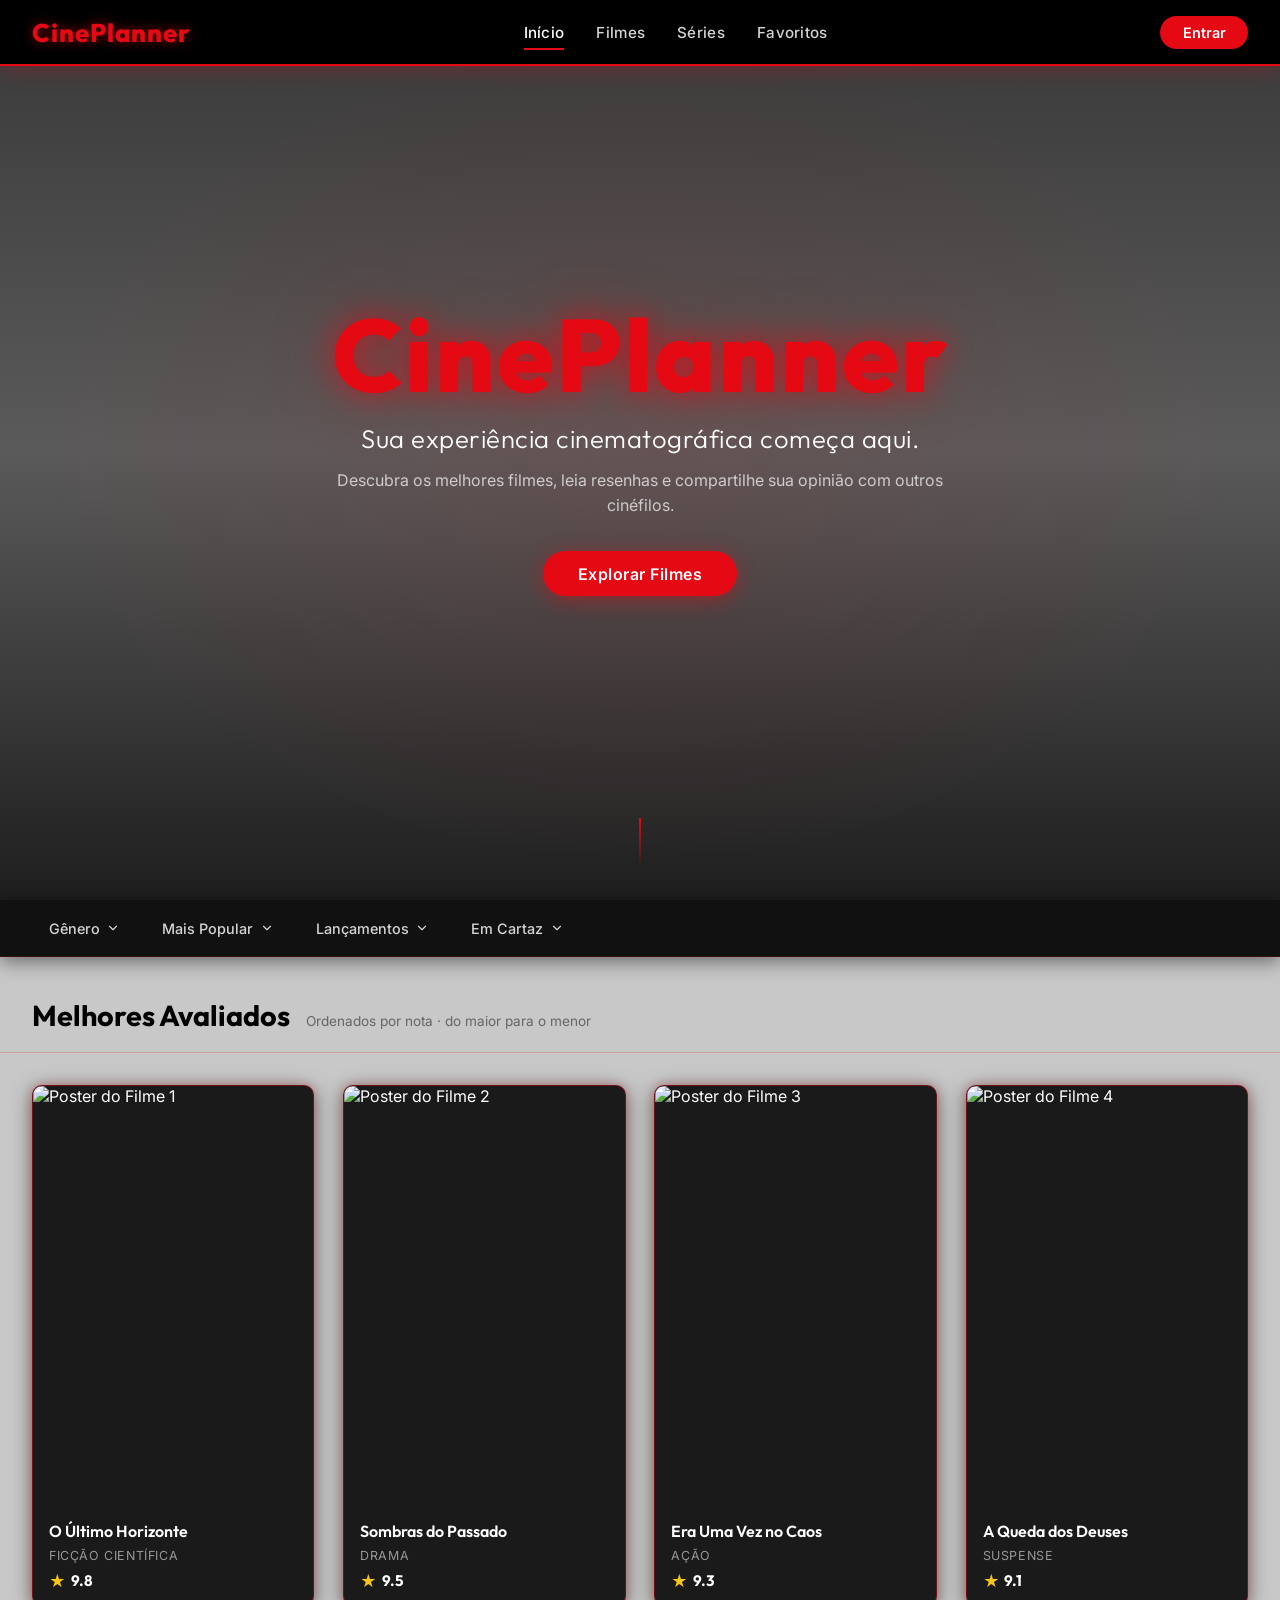
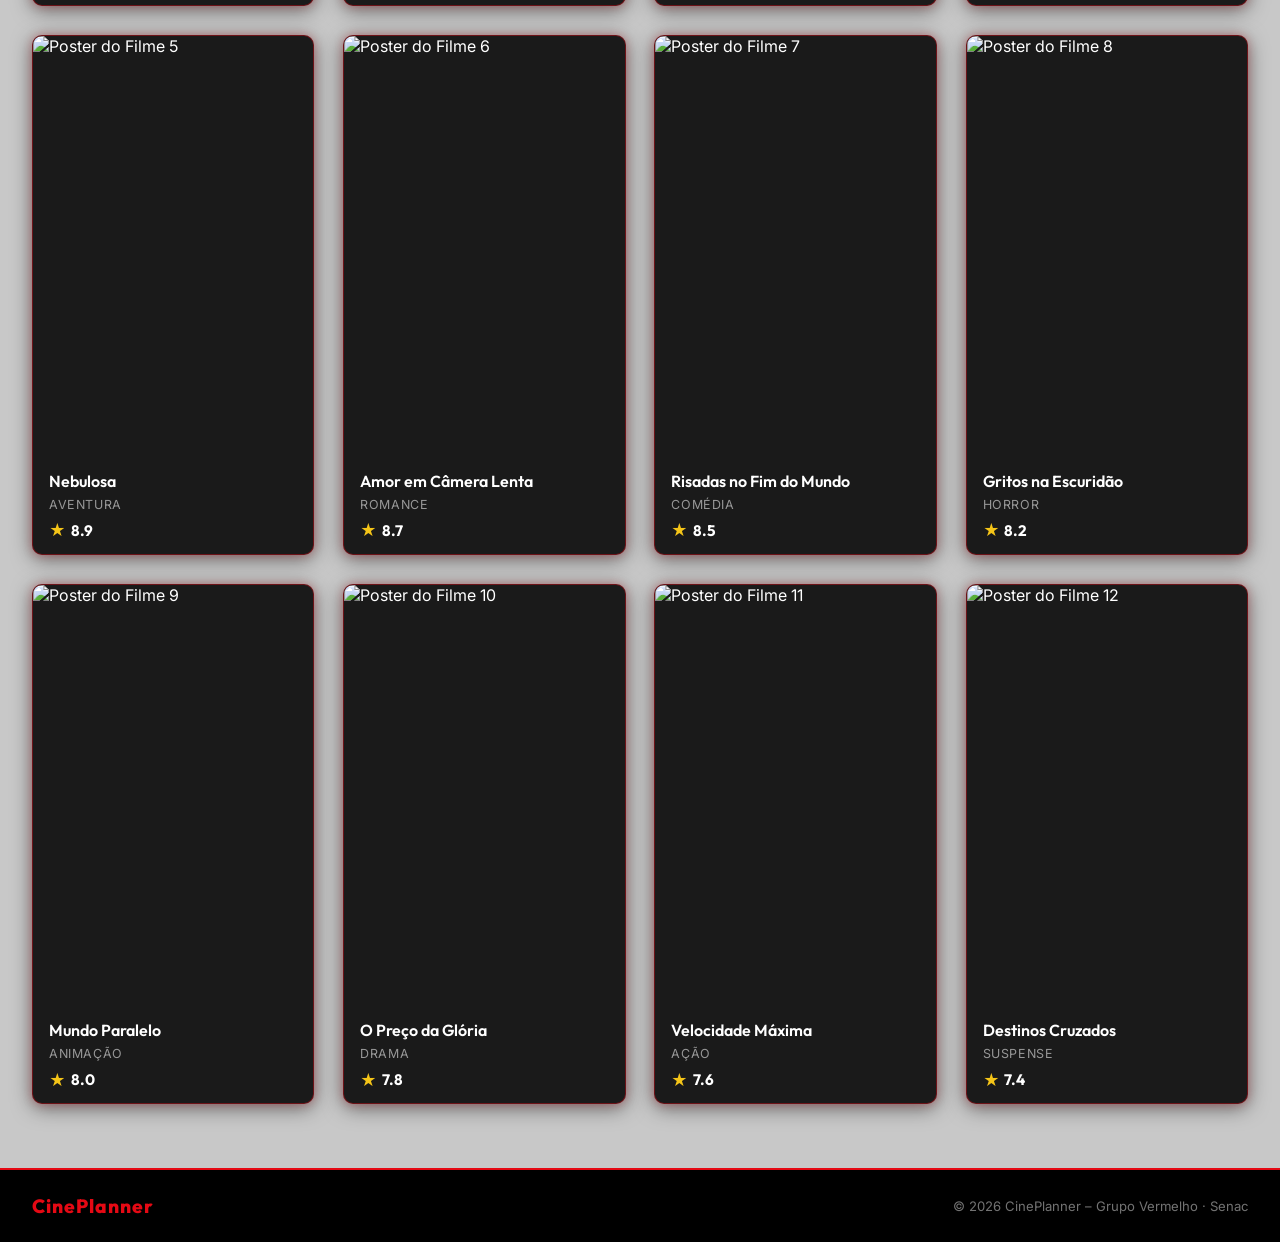
==== frontend/index.html @ 4d336054 "index.html e index.css" ====
<!DOCTYPE html>
<html lang="pt-BR">
<head>
    <meta charset="UTF-8">
    <meta name="viewport" content="width=device-width, initial-scale=1.0">
    <meta name="description" content="CinePlanner – Descubra, avalie e comente seus filmes favoritos. Veja os mais bem avaliados, lançamentos e muito mais.">
    <title>CinePlanner – Início</title>
    <link rel="preconnect" href="https://fonts.googleapis.com">
    <link rel="preconnect" href="https://fonts.gstatic.com" crossorigin>
    <link href="https://fonts.googleapis.com/css2?family=Outfit:wght@300;400;500;600;700;800&family=Inter:wght@300;400;500;600&display=swap" rel="stylesheet">
    <link rel="stylesheet" href="css/index.css">
</head>
<body>

    <!-- ===== NAVBAR GLOBAL ===== -->
    <nav class="navbar" id="navbar">
        <div class="navbar-container">
            <a href="index.html" class="navbar-logo" id="logo-link">
                <span class="logo-text">CinePlanner</span>
            </a>
            <ul class="navbar-links">
                <li><a href="index.html" class="nav-link active">Início</a></li>
                <li><a href="#" class="nav-link">Filmes</a></li>
                <li><a href="#" class="nav-link">Séries</a></li>
                <li><a href="#" class="nav-link">Favoritos</a></li>
            </ul>
            <div class="navbar-actions">
                <a href="registro.html" class="btn-login" id="btn-entrar">Entrar</a>
            </div>
        </div>
    </nav>

    <!-- ===== CABEÇALHO / HERO ===== -->
    <header class="hero" id="hero">
        <div class="hero-overlay"></div>
        <div class="hero-content">
            <h1 class="hero-title">CinePlanner</h1>
            <h2 class="hero-subtitle">Sua experiência cinematográfica começa aqui.</h2>
            <p class="hero-description">Descubra os melhores filmes, leia resenhas e compartilhe sua opinião com outros cinéfilos.</p>
            <a href="#filmes" class="hero-btn" id="btn-explorar">Explorar Filmes</a>
        </div>
        <div class="hero-scroll-indicator">
            <span></span>
        </div>
    </header>

    <!-- ===== SEÇÃO DE FILMES ===== -->
    <section class="filmes-section" id="filmes">

        <!-- Navbar de filtros / dropdowns -->
        <nav class="filtros-navbar" id="filtros-navbar">
            <div class="filtros-container">

                <!-- Dropdown: Gênero -->
                <div class="filtro-dropdown" id="filtro-genero">
                    <button class="filtro-btn" id="btn-genero">
                        Gênero
                        <svg class="dropdown-arrow" viewBox="0 0 24 24" fill="none" xmlns="http://www.w3.org/2000/svg">
                            <path d="M6 9L12 15L18 9" stroke="currentColor" stroke-width="2" stroke-linecap="round" stroke-linejoin="round"/>
                        </svg>
                    </button>
                    <ul class="dropdown-menu" id="menu-genero">
                        <li><a href="#" class="dropdown-item">Ação</a></li>
                        <li><a href="#" class="dropdown-item">Aventura</a></li>
                        <li><a href="#" class="dropdown-item">Comédia</a></li>
                        <li><a href="#" class="dropdown-item">Drama</a></li>
                        <li><a href="#" class="dropdown-item">Ficção Científica</a></li>
                        <li><a href="#" class="dropdown-item">Horror</a></li>
                        <li><a href="#" class="dropdown-item">Romance</a></li>
                        <li><a href="#" class="dropdown-item">Suspense</a></li>
                        <li><a href="#" class="dropdown-item">Animação</a></li>
                    </ul>
                </div>

                <!-- Dropdown: Mais Popular -->
                <div class="filtro-dropdown" id="filtro-popular">
                    <button class="filtro-btn" id="btn-popular">
                        Mais Popular
                        <svg class="dropdown-arrow" viewBox="0 0 24 24" fill="none" xmlns="http://www.w3.org/2000/svg">
                            <path d="M6 9L12 15L18 9" stroke="currentColor" stroke-width="2" stroke-linecap="round" stroke-linejoin="round"/>
                        </svg>
                    </button>
                    <ul class="dropdown-menu" id="menu-popular">
                        <li><a href="#" class="dropdown-item">Esta semana</a></li>
                        <li><a href="#" class="dropdown-item">Este mês</a></li>
                        <li><a href="#" class="dropdown-item">Este ano</a></li>
                        <li><a href="#" class="dropdown-item">Todos os tempos</a></li>
                    </ul>
                </div>

                <!-- Dropdown: Lançamentos -->
                <div class="filtro-dropdown" id="filtro-lancamentos">
                    <button class="filtro-btn" id="btn-lancamentos">
                        Lançamentos
                        <svg class="dropdown-arrow" viewBox="0 0 24 24" fill="none" xmlns="http://www.w3.org/2000/svg">
                            <path d="M6 9L12 15L18 9" stroke="currentColor" stroke-width="2" stroke-linecap="round" stroke-linejoin="round"/>
                        </svg>
                    </button>
                    <ul class="dropdown-menu" id="menu-lancamentos">
                        <li><a href="#" class="dropdown-item">2026</a></li>
                        <li><a href="#" class="dropdown-item">2025</a></li>
                        <li><a href="#" class="dropdown-item">2024</a></li>
                        <li><a href="#" class="dropdown-item">2023</a></li>
                    </ul>
                </div>

                <!-- Dropdown: Em Cartaz -->
                <div class="filtro-dropdown" id="filtro-cartaz">
                    <button class="filtro-btn" id="btn-cartaz">
                        Em Cartaz
                        <svg class="dropdown-arrow" viewBox="0 0 24 24" fill="none" xmlns="http://www.w3.org/2000/svg">
                            <path d="M6 9L12 15L18 9" stroke="currentColor" stroke-width="2" stroke-linecap="round" stroke-linejoin="round"/>
                        </svg>
                    </button>
                    <ul class="dropdown-menu" id="menu-cartaz">
                        <li><a href="#" class="dropdown-item">Cinemas perto de mim</a></li>
                        <li><a href="#" class="dropdown-item">Pré-venda</a></li>
                        <li><a href="#" class="dropdown-item">Estreias da semana</a></li>
                    </ul>
                </div>

            </div>
        </nav>

        <!-- Título da seção -->
        <div class="section-header">
            <h2 class="section-title">Melhores Avaliados</h2>
            <span class="section-subtitle">Ordenados por nota · do maior para o menor</span>
        </div>

        <!-- Grade de Cards de Filmes (ordenados por nota decrescente) -->
        <div class="filmes-grid" id="filmes-grid">

            <!-- Card 1 – Nota 9.8 -->
            <article class="filme-card" id="card-filme-1">
                <a href="resenha.html" class="card-link">
                    <div class="card-poster">
                        <img src="https://placehold.co/300x450/1a1a1a/e50914?text=Filme+1" alt="Poster do Filme 1" class="poster-img">
                        <div class="card-overlay">
                            <span class="card-overlay-text">Ver Detalhes</span>
                        </div>
                    </div>
                    <div class="card-info">
                        <h3 class="card-titulo">O Último Horizonte</h3>
                        <span class="card-genero">Ficção Científica</span>
                        <div class="card-nota">
                            <span class="estrela">★</span>
                            <span class="nota-valor">9.8</span>
                        </div>
                    </div>
                </a>
            </article>

            <!-- Card 2 – Nota 9.5 -->
            <article class="filme-card" id="card-filme-2">
                <a href="resenha.html" class="card-link">
                    <div class="card-poster">
                        <img src="https://placehold.co/300x450/1a1a1a/e50914?text=Filme+2" alt="Poster do Filme 2" class="poster-img">
                        <div class="card-overlay">
                            <span class="card-overlay-text">Ver Detalhes</span>
                        </div>
                    </div>
                    <div class="card-info">
                        <h3 class="card-titulo">Sombras do Passado</h3>
                        <span class="card-genero">Drama</span>
                        <div class="card-nota">
                            <span class="estrela">★</span>
                            <span class="nota-valor">9.5</span>
                        </div>
                    </div>
                </a>
            </article>

            <!-- Card 3 – Nota 9.3 -->
            <article class="filme-card" id="card-filme-3">
                <a href="resenha.html" class="card-link">
                    <div class="card-poster">
                        <img src="https://placehold.co/300x450/1a1a1a/e50914?text=Filme+3" alt="Poster do Filme 3" class="poster-img">
                        <div class="card-overlay">
                            <span class="card-overlay-text">Ver Detalhes</span>
                        </div>
                    </div>
                    <div class="card-info">
                        <h3 class="card-titulo">Era Uma Vez no Caos</h3>
                        <span class="card-genero">Ação</span>
                        <div class="card-nota">
                            <span class="estrela">★</span>
                            <span class="nota-valor">9.3</span>
                        </div>
                    </div>
                </a>
            </article>

            <!-- Card 4 – Nota 9.1 -->
            <article class="filme-card" id="card-filme-4">
                <a href="resenha.html" class="card-link">
                    <div class="card-poster">
                        <img src="https://placehold.co/300x450/1a1a1a/e50914?text=Filme+4" alt="Poster do Filme 4" class="poster-img">
                        <div class="card-overlay">
                            <span class="card-overlay-text">Ver Detalhes</span>
                        </div>
                    </div>
                    <div class="card-info">
                        <h3 class="card-titulo">A Queda dos Deuses</h3>
                        <span class="card-genero">Suspense</span>
                        <div class="card-nota">
                            <span class="estrela">★</span>
                            <span class="nota-valor">9.1</span>
                        </div>
                    </div>
                </a>
            </article>

            <!-- Card 5 – Nota 8.9 -->
            <article class="filme-card" id="card-filme-5">
                <a href="resenha.html" class="card-link">
                    <div class="card-poster">
                        <img src="https://placehold.co/300x450/1a1a1a/e50914?text=Filme+5" alt="Poster do Filme 5" class="poster-img">
                        <div class="card-overlay">
                            <span class="card-overlay-text">Ver Detalhes</span>
                        </div>
                    </div>
                    <div class="card-info">
                        <h3 class="card-titulo">Nebulosa</h3>
                        <span class="card-genero">Aventura</span>
                        <div class="card-nota">
                            <span class="estrela">★</span>
                            <span class="nota-valor">8.9</span>
                        </div>
                    </div>
                </a>
            </article>

            <!-- Card 6 – Nota 8.7 -->
            <article class="filme-card" id="card-filme-6">
                <a href="resenha.html" class="card-link">
                    <div class="card-poster">
                        <img src="https://placehold.co/300x450/1a1a1a/e50914?text=Filme+6" alt="Poster do Filme 6" class="poster-img">
                        <div class="card-overlay">
                            <span class="card-overlay-text">Ver Detalhes</span>
                        </div>
                    </div>
                    <div class="card-info">
                        <h3 class="card-titulo">Amor em Câmera Lenta</h3>
                        <span class="card-genero">Romance</span>
                        <div class="card-nota">
                            <span class="estrela">★</span>
                            <span class="nota-valor">8.7</span>
                        </div>
                    </div>
                </a>
            </article>

            <!-- Card 7 – Nota 8.5 -->
            <article class="filme-card" id="card-filme-7">
                <a href="resenha.html" class="card-link">
                    <div class="card-poster">
                        <img src="https://placehold.co/300x450/1a1a1a/e50914?text=Filme+7" alt="Poster do Filme 7" class="poster-img">
                        <div class="card-overlay">
                            <span class="card-overlay-text">Ver Detalhes</span>
                        </div>
                    </div>
                    <div class="card-info">
                        <h3 class="card-titulo">Risadas no Fim do Mundo</h3>
                        <span class="card-genero">Comédia</span>
                        <div class="card-nota">
                            <span class="estrela">★</span>
                            <span class="nota-valor">8.5</span>
                        </div>
                    </div>
                </a>
            </article>

            <!-- Card 8 – Nota 8.2 -->
            <article class="filme-card" id="card-filme-8">
                <a href="resenha.html" class="card-link">
                    <div class="card-poster">
                        <img src="https://placehold.co/300x450/1a1a1a/e50914?text=Filme+8" alt="Poster do Filme 8" class="poster-img">
                        <div class="card-overlay">
                            <span class="card-overlay-text">Ver Detalhes</span>
                        </div>
                    </div>
                    <div class="card-info">
                        <h3 class="card-titulo">Gritos na Escuridão</h3>
                        <span class="card-genero">Horror</span>
                        <div class="card-nota">
                            <span class="estrela">★</span>
                            <span class="nota-valor">8.2</span>
                        </div>
                    </div>
                </a>
            </article>

            <!-- Card 9 – Nota 8.0 -->
            <article class="filme-card" id="card-filme-9">
                <a href="resenha.html" class="card-link">
                    <div class="card-poster">
                        <img src="https://placehold.co/300x450/1a1a1a/e50914?text=Filme+9" alt="Poster do Filme 9" class="poster-img">
                        <div class="card-overlay">
                            <span class="card-overlay-text">Ver Detalhes</span>
                        </div>
                    </div>
                    <div class="card-info">
                        <h3 class="card-titulo">Mundo Paralelo</h3>
                        <span class="card-genero">Animação</span>
                        <div class="card-nota">
                            <span class="estrela">★</span>
                            <span class="nota-valor">8.0</span>
                        </div>
                    </div>
                </a>
            </article>

            <!-- Card 10 – Nota 7.8 -->
            <article class="filme-card" id="card-filme-10">
                <a href="resenha.html" class="card-link">
                    <div class="card-poster">
                        <img src="https://placehold.co/300x450/1a1a1a/e50914?text=Filme+10" alt="Poster do Filme 10" class="poster-img">
                        <div class="card-overlay">
                            <span class="card-overlay-text">Ver Detalhes</span>
                        </div>
                    </div>
                    <div class="card-info">
                        <h3 class="card-titulo">O Preço da Glória</h3>
                        <span class="card-genero">Drama</span>
                        <div class="card-nota">
                            <span class="estrela">★</span>
                            <span class="nota-valor">7.8</span>
                        </div>
                    </div>
                </a>
            </article>

            <!-- Card 11 – Nota 7.6 -->
            <article class="filme-card" id="card-filme-11">
                <a href="resenha.html" class="card-link">
                    <div class="card-poster">
                        <img src="https://placehold.co/300x450/1a1a1a/e50914?text=Filme+11" alt="Poster do Filme 11" class="poster-img">
                        <div class="card-overlay">
                            <span class="card-overlay-text">Ver Detalhes</span>
                        </div>
                    </div>
                    <div class="card-info">
                        <h3 class="card-titulo">Velocidade Máxima</h3>
                        <span class="card-genero">Ação</span>
                        <div class="card-nota">
                            <span class="estrela">★</span>
                            <span class="nota-valor">7.6</span>
                        </div>
                    </div>
                </a>
            </article>

            <!-- Card 12 – Nota 7.4 -->
            <article class="filme-card" id="card-filme-12">
                <a href="resenha.html" class="card-link">
                    <div class="card-poster">
                        <img src="https://placehold.co/300x450/1a1a1a/e50914?text=Filme+12" alt="Poster do Filme 12" class="poster-img">
                        <div class="card-overlay">
                            <span class="card-overlay-text">Ver Detalhes</span>
                        </div>
                    </div>
                    <div class="card-info">
                        <h3 class="card-titulo">Destinos Cruzados</h3>
                        <span class="card-genero">Suspense</span>
                        <div class="card-nota">
                            <span class="estrela">★</span>
                            <span class="nota-valor">7.4</span>
                        </div>
                    </div>
                </a>
            </article>

        </div>
        <!-- fim filmes-grid -->

    </section>
    <!-- fim filmes-section -->

    <!-- ===== RODAPÉ ===== -->
    <footer class="footer" id="footer">
        <div class="footer-container">
            <span class="footer-logo">CinePlanner</span>
            <p class="footer-copy">&copy; 2026 CinePlanner – Grupo Vermelho · Senac</p>
        </div>
    </footer>

</body>
</html>
---- frontend/css/index.css ----
/* =============================================================
   INDEX.CSS – CinePlanner · Página Inicial
   Paleta: Preto #000 | Vermelho #e50914 | Cinza-claro #d4d4d4
   ============================================================= */

/* ===== RESET & BASE ===== */
*, *::before, *::after {
    margin: 0;
    padding: 0;
    box-sizing: border-box;
}

:root {
    --vermelho:       #e50914;
    --vermelho-escuro:#b30710;
    --vermelho-brilho:rgba(229, 9, 20, 0.55);
    --preto:          #000000;
    --preto-suave:    #111111;
    --cinza-card:     #1a1a1a;
    --cinza-claro:    #d4d4d4;
    --cinza-fundo:    #c8c8c8;
    --branco:         #ffffff;
    --fonte-titulo:   'Outfit', 'Montserrat', sans-serif;
    --fonte-corpo:    'Inter', 'Roboto', 'Segoe UI', sans-serif;
    --transicao:      0.3s ease;
}

html {
    scroll-behavior: smooth;
}

body {
    background-color: var(--cinza-fundo);
    font-family: var(--fonte-corpo);
    color: var(--branco);
    overflow-x: hidden;
}

a {
    text-decoration: none;
    color: inherit;
}

ul {
    list-style: none;
}

/* ===== NAVBAR GLOBAL ===== */
.navbar {
    position: fixed;
    top: 0;
    left: 0;
    width: 100%;
    z-index: 1000;
    background-color: var(--preto);
    border-bottom: 2px solid var(--vermelho);
    box-shadow: 0 2px 20px rgba(229, 9, 20, 0.3);
}

.navbar-container {
    max-width: 1280px;
    margin: 0 auto;
    padding: 0 2rem;
    height: 64px;
    display: flex;
    align-items: center;
    justify-content: space-between;
    gap: 2rem;
}

.navbar-logo {
    display: flex;
    align-items: center;
}

.logo-text {
    font-family: var(--fonte-titulo);
    font-size: 1.6rem;
    font-weight: 800;
    color: var(--vermelho);
    letter-spacing: 1px;
    text-shadow: 0 0 12px rgba(229, 9, 20, 0.6);
    transition: text-shadow var(--transicao);
}

.logo-text:hover {
    text-shadow: 0 0 22px rgba(229, 9, 20, 0.9);
}

.navbar-links {
    display: flex;
    gap: 2rem;
}

.nav-link {
    font-size: 0.95rem;
    font-weight: 500;
    color: var(--cinza-claro);
    padding: 0.4rem 0;
    border-bottom: 2px solid transparent;
    transition: color var(--transicao), border-color var(--transicao);
    letter-spacing: 0.3px;
}

.nav-link:hover,
.nav-link.active {
    color: var(--branco);
    border-bottom-color: var(--vermelho);
}

.btn-login {
    background-color: var(--vermelho);
    color: var(--branco);
    font-family: var(--fonte-corpo);
    font-size: 0.9rem;
    font-weight: 600;
    padding: 0.5rem 1.4rem;
    border-radius: 25px;
    transition: background-color var(--transicao), box-shadow var(--transicao), transform 0.15s;
}

.btn-login:hover {
    background-color: var(--vermelho-escuro);
    box-shadow: 0 0 16px rgba(229, 9, 20, 0.5);
    transform: translateY(-1px);
}

/* ===== HERO / CABEÇALHO ===== */
.hero {
    position: relative;
    width: 100%;
    min-height: 100vh;
    display: flex;
    align-items: center;
    justify-content: center;
    text-align: center;

    /* Placeholder de imagem de fundo via gradient escuro */
    background:
        linear-gradient(
            to bottom,
            rgba(0,0,0,0.72) 0%,
            rgba(0,0,0,0.55) 50%,
            rgba(0,0,0,0.85) 100%
        ),
        url('https://placehold.co/1920x1080/111111/333333?text=Imagem+de+Fundo') center center / cover no-repeat;

    overflow: hidden;
}

.hero-overlay {
    position: absolute;
    inset: 0;
    background: radial-gradient(ellipse at center, rgba(229,9,20,0.08) 0%, transparent 70%);
    pointer-events: none;
}

.hero-content {
    position: relative;
    z-index: 2;
    max-width: 700px;
    padding: 2rem;
    animation: fadeInUp 0.9s ease both;
}

@keyframes fadeInUp {
    from {
        opacity: 0;
        transform: translateY(30px);
    }
    to {
        opacity: 1;
        transform: translateY(0);
    }
}

.hero-title {
    font-family: var(--fonte-titulo);
    font-size: clamp(3.5rem, 8vw, 6.5rem);
    font-weight: 800;
    color: var(--vermelho);
    text-shadow:
        0 0 30px rgba(229, 9, 20, 0.7),
        0 0 70px rgba(229, 9, 20, 0.3);
    letter-spacing: 2px;
    line-height: 1;
    margin-bottom: 1rem;
}

.hero-subtitle {
    font-family: var(--fonte-titulo);
    font-size: clamp(1.1rem, 2.5vw, 1.6rem);
    font-weight: 300;
    color: var(--branco);
    margin-bottom: 0.8rem;
    letter-spacing: 0.5px;
}

.hero-description {
    font-size: 1rem;
    color: rgba(255,255,255,0.7);
    line-height: 1.6;
    margin-bottom: 2rem;
}

.hero-btn {
    display: inline-block;
    background-color: var(--vermelho);
    color: var(--branco);
    font-family: var(--fonte-corpo);
    font-size: 1rem;
    font-weight: 600;
    padding: 0.8rem 2.2rem;
    border-radius: 30px;
    letter-spacing: 0.5px;
    transition: background-color var(--transicao), box-shadow var(--transicao), transform 0.15s;
    box-shadow: 0 4px 20px rgba(229, 9, 20, 0.45);
}

.hero-btn:hover {
    background-color: var(--vermelho-escuro);
    box-shadow: 0 6px 30px rgba(229, 9, 20, 0.65);
    transform: translateY(-2px);
}

/* Indicador de scroll */
.hero-scroll-indicator {
    position: absolute;
    bottom: 2rem;
    left: 50%;
    transform: translateX(-50%);
    display: flex;
    flex-direction: column;
    align-items: center;
    z-index: 2;
}

.hero-scroll-indicator span {
    display: block;
    width: 2px;
    height: 50px;
    background: linear-gradient(to bottom, var(--vermelho), transparent);
    animation: scrollLine 1.8s ease-in-out infinite;
}

@keyframes scrollLine {
    0%   { opacity: 1; transform: scaleY(1) translateY(0); }
    100% { opacity: 0; transform: scaleY(0.4) translateY(20px); }
}

/* ===== SEÇÃO DE FILMES ===== */
.filmes-section {
    background-color: var(--cinza-fundo);
    padding-bottom: 4rem;
}

/* --- Navbar de Filtros / Dropdowns --- */
.filtros-navbar {
    background-color: var(--preto-suave);
    border-bottom: 1px solid rgba(229, 9, 20, 0.2);
    position: sticky;
    top: 64px;             /* abaixo da navbar global */
    z-index: 900;
    box-shadow: 0 4px 20px rgba(0,0,0,0.5);
}

.filtros-container {
    max-width: 1280px;
    margin: 0 auto;
    padding: 0 2rem;
    display: flex;
    align-items: center;
    gap: 0.5rem;
    height: 56px;
}

.filtro-dropdown {
    position: relative;
}

.filtro-btn {
    display: flex;
    align-items: center;
    gap: 0.4rem;
    background: transparent;
    border: 1px solid transparent;
    color: var(--cinza-claro);
    font-family: var(--fonte-corpo);
    font-size: 0.9rem;
    font-weight: 500;
    padding: 0.45rem 1rem;
    border-radius: 6px;
    cursor: pointer;
    transition: color var(--transicao), border-color var(--transicao), background var(--transicao);
    white-space: nowrap;
}

.filtro-btn:hover,
.filtro-dropdown:hover .filtro-btn {
    color: var(--branco);
    border-color: var(--vermelho);
    background: rgba(229, 9, 20, 0.1);
}

.dropdown-arrow {
    width: 14px;
    height: 14px;
    transition: transform var(--transicao);
}

.filtro-dropdown:hover .dropdown-arrow {
    transform: rotate(180deg);
}

/* Menu dropdown */
.dropdown-menu {
    position: absolute;
    top: calc(100% + 8px);
    left: 0;
    background-color: #1c1c1c;
    border: 1px solid rgba(229, 9, 20, 0.3);
    border-radius: 8px;
    min-width: 180px;
    padding: 0.4rem 0;
    box-shadow: 0 8px 32px rgba(0,0,0,0.6), 0 0 16px rgba(229,9,20,0.15);

    /* Escondido por padrão usando CSS puro */
    opacity: 0;
    visibility: hidden;
    transform: translateY(-6px);
    transition: opacity var(--transicao), visibility var(--transicao), transform var(--transicao);
}

.filtro-dropdown:hover .dropdown-menu {
    opacity: 1;
    visibility: visible;
    transform: translateY(0);
}

.dropdown-item {
    display: block;
    padding: 0.55rem 1.2rem;
    font-size: 0.88rem;
    color: rgba(255,255,255,0.75);
    transition: color var(--transicao), background var(--transicao), padding-left var(--transicao);
}

.dropdown-item:hover {
    color: var(--branco);
    background: rgba(229, 9, 20, 0.12);
    padding-left: 1.6rem;
}

/* --- Cabeçalho da seção de filmes --- */
.section-header {
    max-width: 1280px;
    margin: 0 auto;
    padding: 2.5rem 2rem 1.2rem;
    display: flex;
    align-items: baseline;
    gap: 1rem;
    flex-wrap: wrap;
    border-bottom: 1px solid rgba(229, 9, 20, 0.2);
    margin-bottom: 2rem;
}

.section-title {
    font-family: var(--fonte-titulo);
    font-size: 1.8rem;
    font-weight: 700;
    color: var(--preto);
}

.section-subtitle {
    font-size: 0.85rem;
    color: #666;
    font-weight: 400;
}

/* --- Grade de Filmes --- */
.filmes-grid {
    max-width: 1280px;
    margin: 0 auto;
    padding: 0 2rem;
    display: grid;
    grid-template-columns: repeat(4, 1fr);
    gap: 1.8rem;
}

/* --- Card Individual --- */
.filme-card {
    background-color: var(--cinza-card);
    border-radius: 10px;
    overflow: hidden;
    /* Borda com brilho vermelho */
    border: 1.5px solid rgba(229, 9, 20, 0.4);
    box-shadow:
        0 0 10px rgba(229, 9, 20, 0.25),
        0 4px 20px rgba(0, 0, 0, 0.5);
    transition: transform var(--transicao), box-shadow var(--transicao), border-color var(--transicao);
}

.filme-card:hover {
    transform: translateY(-6px) scale(1.02);
    border-color: var(--vermelho);
    box-shadow:
        0 0 22px rgba(229, 9, 20, 0.55),
        0 8px 30px rgba(0, 0, 0, 0.6);
}

.card-link {
    display: block;
    height: 100%;
}

/* Poster */
.card-poster {
    position: relative;
    overflow: hidden;
    aspect-ratio: 2 / 3;
}

.poster-img {
    width: 100%;
    height: 100%;
    object-fit: cover;
    display: block;
    transition: transform 0.4s ease;
}

.filme-card:hover .poster-img {
    transform: scale(1.06);
}

/* Overlay no hover */
.card-overlay {
    position: absolute;
    inset: 0;
    background: rgba(229, 9, 20, 0.75);
    display: flex;
    align-items: center;
    justify-content: center;
    opacity: 0;
    transition: opacity var(--transicao);
}

.filme-card:hover .card-overlay {
    opacity: 1;
}

.card-overlay-text {
    font-family: var(--fonte-titulo);
    font-size: 1rem;
    font-weight: 600;
    color: var(--branco);
    letter-spacing: 0.5px;
}

/* Informações abaixo do poster */
.card-info {
    padding: 0.9rem 1rem;
    display: flex;
    flex-direction: column;
    gap: 0.35rem;
}

.card-titulo {
    font-family: var(--fonte-titulo);
    font-size: 1rem;
    font-weight: 600;
    color: var(--branco);
    white-space: nowrap;
    overflow: hidden;
    text-overflow: ellipsis;
    line-height: 1.3;
}

.card-genero {
    font-size: 0.78rem;
    color: rgba(255,255,255,0.55);
    font-weight: 400;
    text-transform: uppercase;
    letter-spacing: 0.6px;
}

.card-nota {
    display: flex;
    align-items: center;
    gap: 0.3rem;
    margin-top: 0.2rem;
}

.estrela {
    color: #f5c518;
    font-size: 1rem;
    line-height: 1;
}

.nota-valor {
    font-family: var(--fonte-titulo);
    font-size: 0.95rem;
    font-weight: 700;
    color: var(--branco);
}

/* ===== RODAPÉ ===== */
.footer {
    background-color: var(--preto);
    border-top: 2px solid var(--vermelho);
    padding: 1.5rem 2rem;
}

.footer-container {
    max-width: 1280px;
    margin: 0 auto;
    display: flex;
    align-items: center;
    justify-content: space-between;
    flex-wrap: wrap;
    gap: 1rem;
}

.footer-logo {
    font-family: var(--fonte-titulo);
    font-size: 1.2rem;
    font-weight: 800;
    color: var(--vermelho);
    letter-spacing: 1px;
}

.footer-copy {
    font-size: 0.82rem;
    color: rgba(255,255,255,0.45);
}

/* ===== RESPONSIVIDADE ===== */
@media (max-width: 1100px) {
    .filmes-grid {
        grid-template-columns: repeat(3, 1fr);
    }
}

@media (max-width: 768px) {
    .navbar-links {
        display: none;
    }

    .filmes-grid {
        grid-template-columns: repeat(2, 1fr);
        gap: 1rem;
    }

    .filtros-container {
        gap: 0;
        overflow-x: auto;
        padding: 0 1rem;
    }

    .filtro-btn {
        font-size: 0.82rem;
        padding: 0.4rem 0.7rem;
    }
}

@media (max-width: 480px) {
    .filmes-grid {
        grid-template-columns: repeat(2, 1fr);
        gap: 0.8rem;
        padding: 0 1rem;
    }

    .hero-title {
        font-size: 3rem;
    }
}
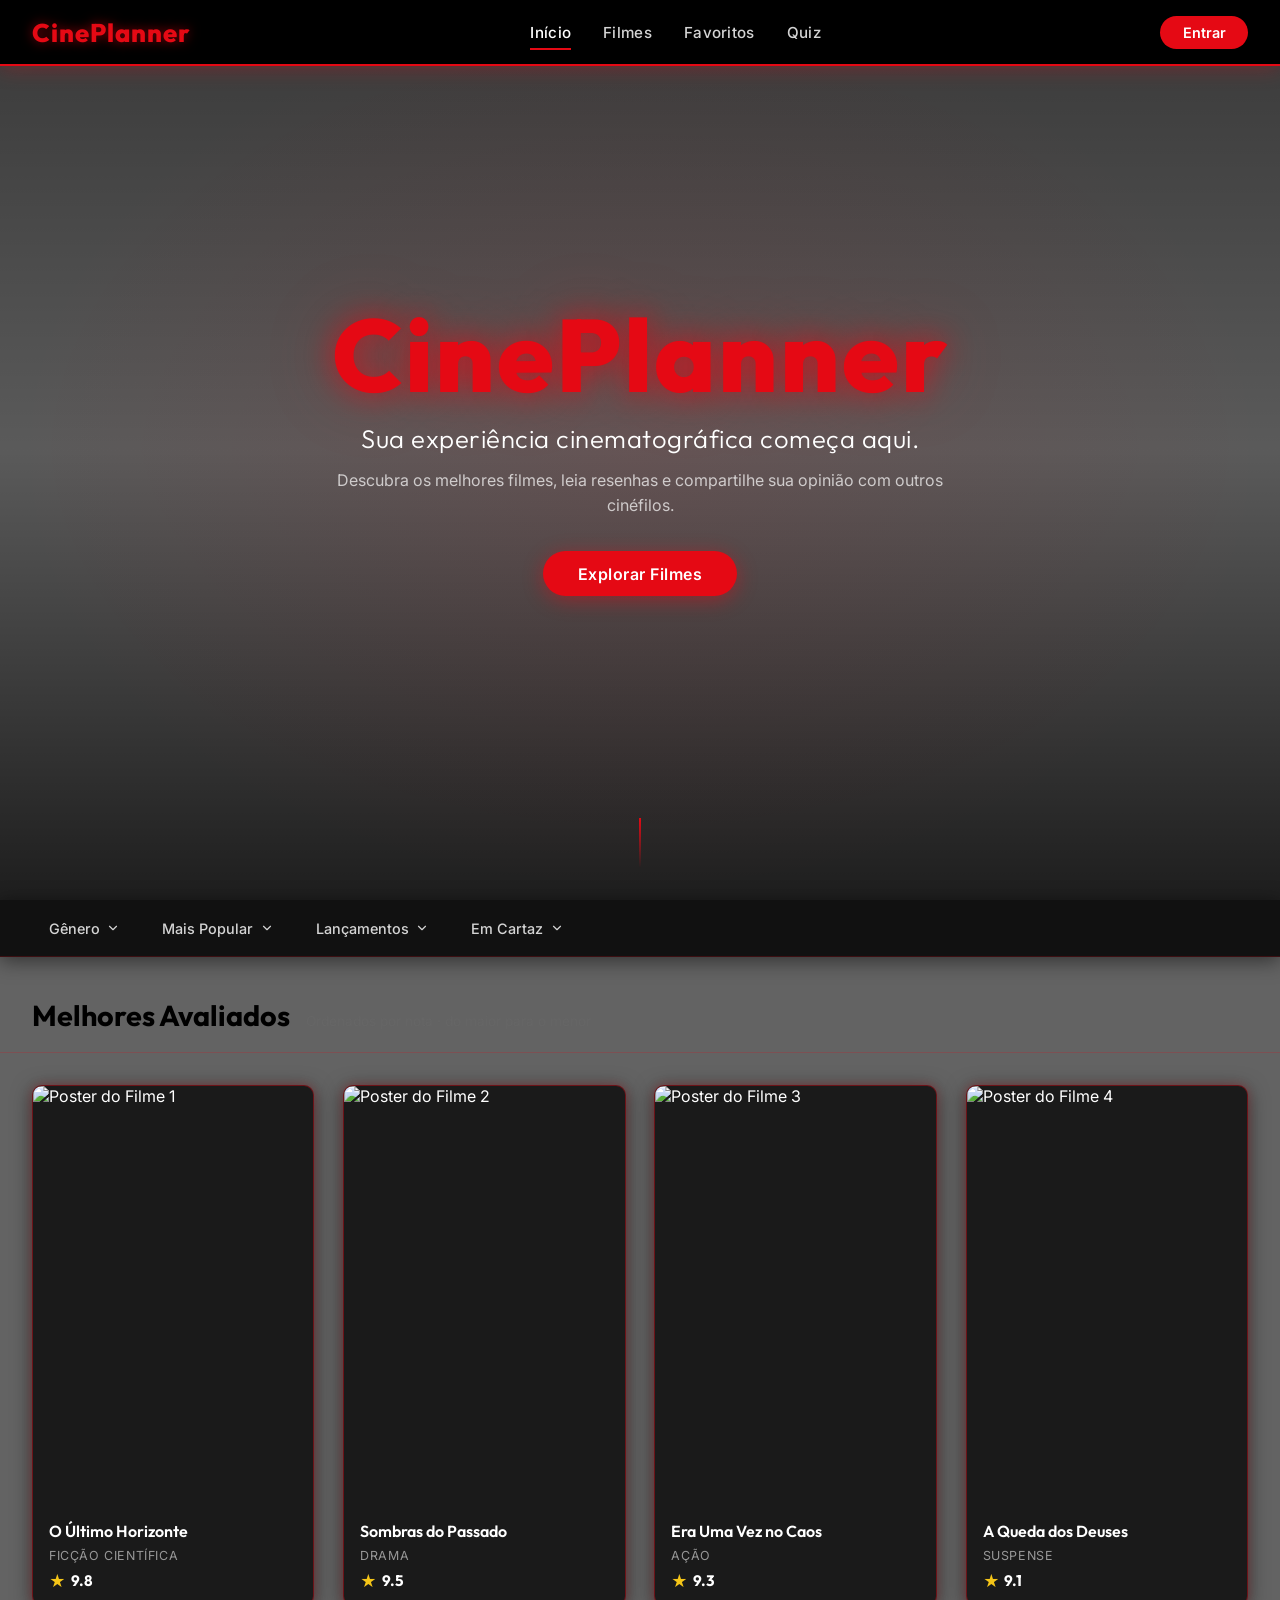
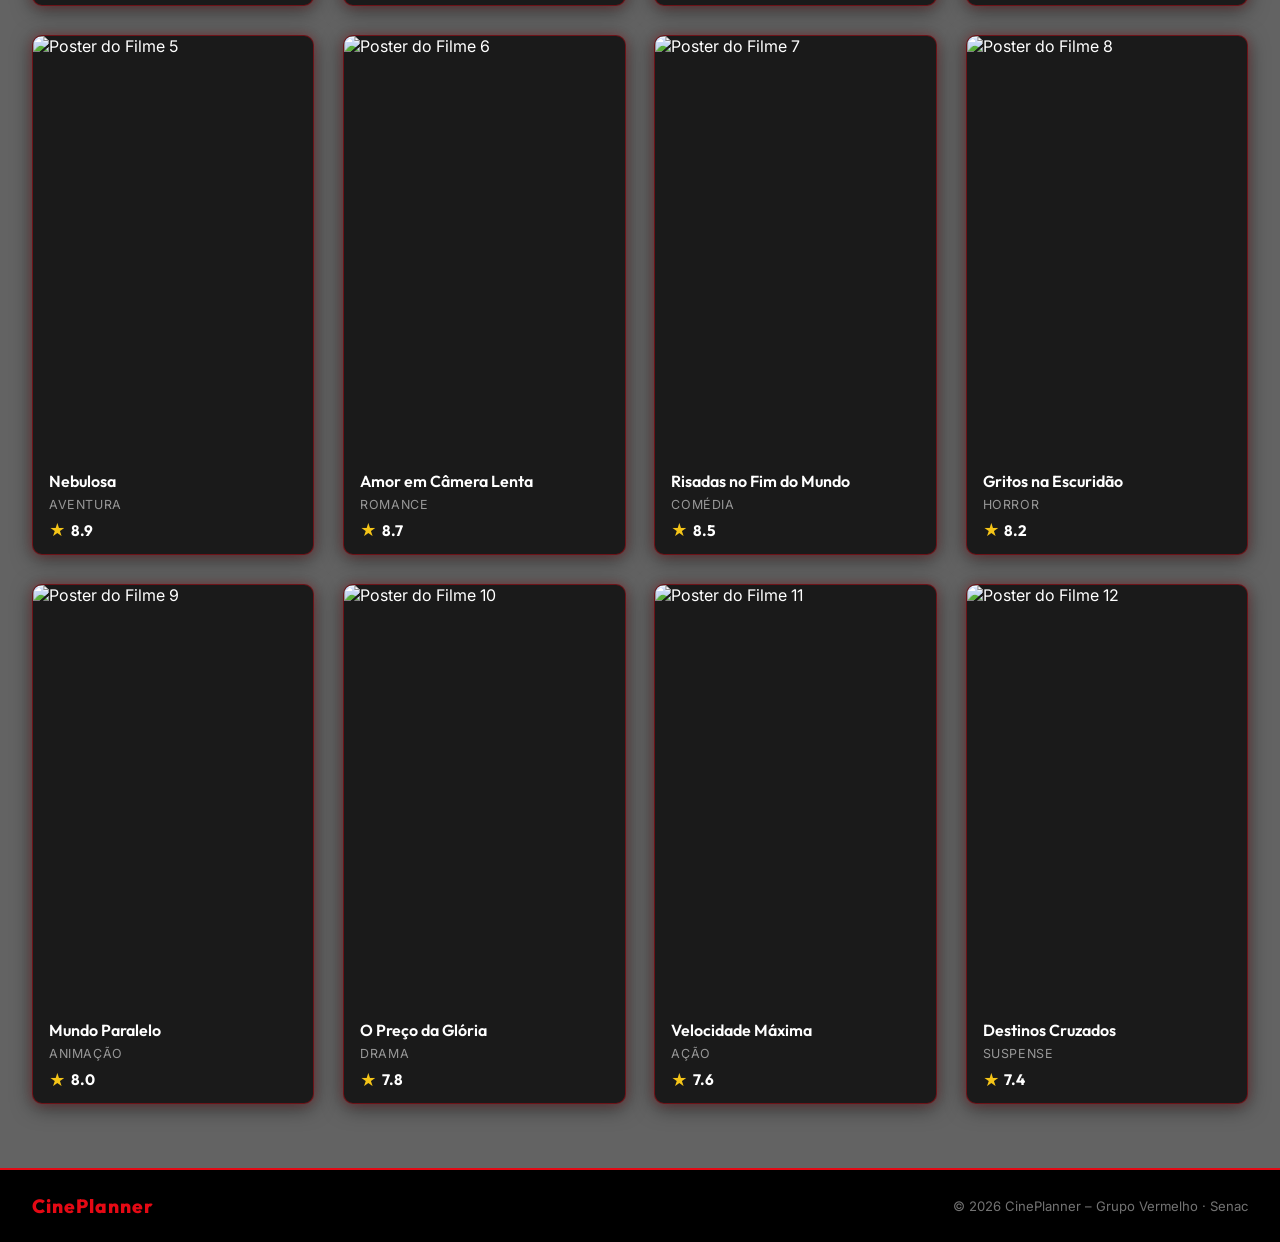
==== commit f5e8ed6f: "Atualização do index." ====
--- a/frontend/index.html
+++ b/frontend/index.html
@@ -21,8 +21,8 @@
             <ul class="navbar-links">
                 <li><a href="index.html" class="nav-link active">Início</a></li>
                 <li><a href="#" class="nav-link">Filmes</a></li>
-                <li><a href="#" class="nav-link">Séries</a></li>
                 <li><a href="#" class="nav-link">Favoritos</a></li>
+                <li><a href="#" class="nav-link">Quiz</a></li>
             </ul>
             <div class="navbar-actions">
                 <a href="registro.html" class="btn-login" id="btn-entrar">Entrar</a>
--- a/frontend/css/index.css
+++ b/frontend/css/index.css
@@ -250,7 +250,7 @@
 
 /* ===== SEÇÃO DE FILMES ===== */
 .filmes-section {
-    background-color: var(--cinza-fundo);
+    background-color: #636363;
     padding-bottom: 4rem;
 }
 
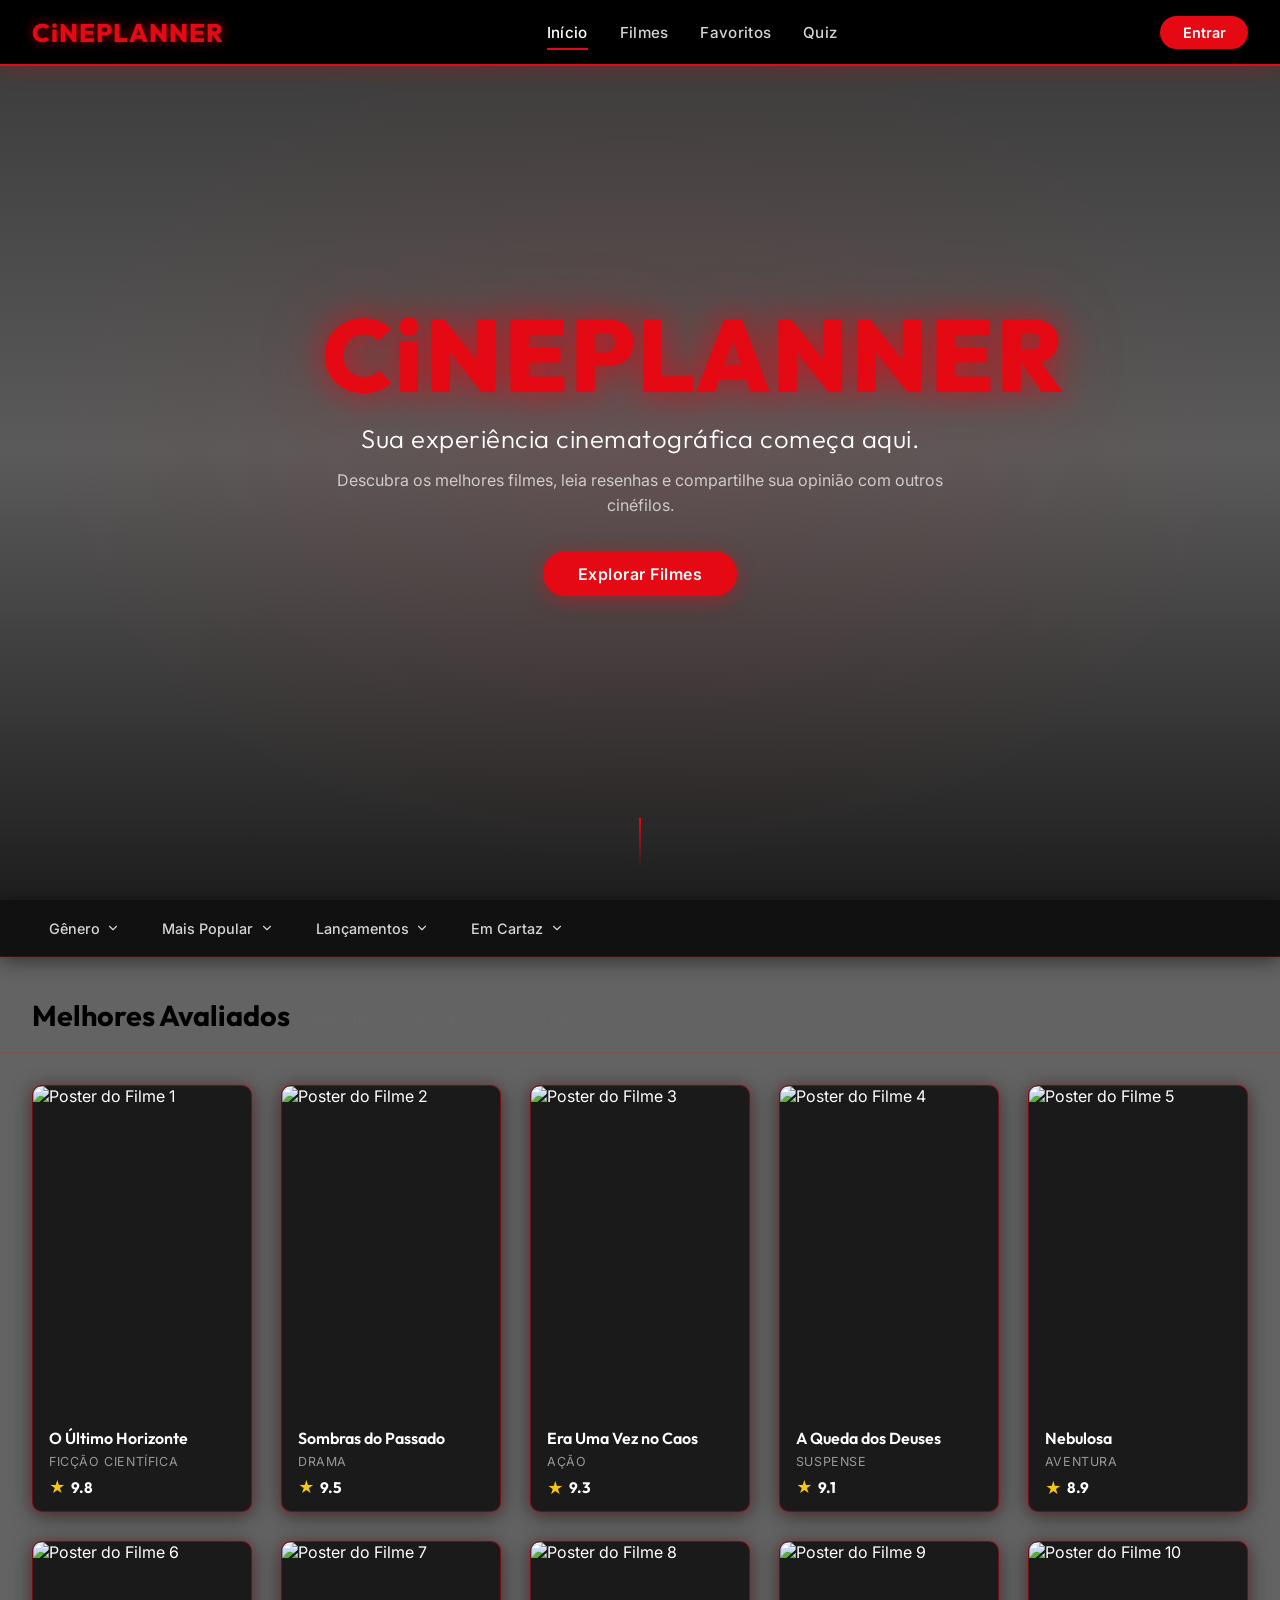
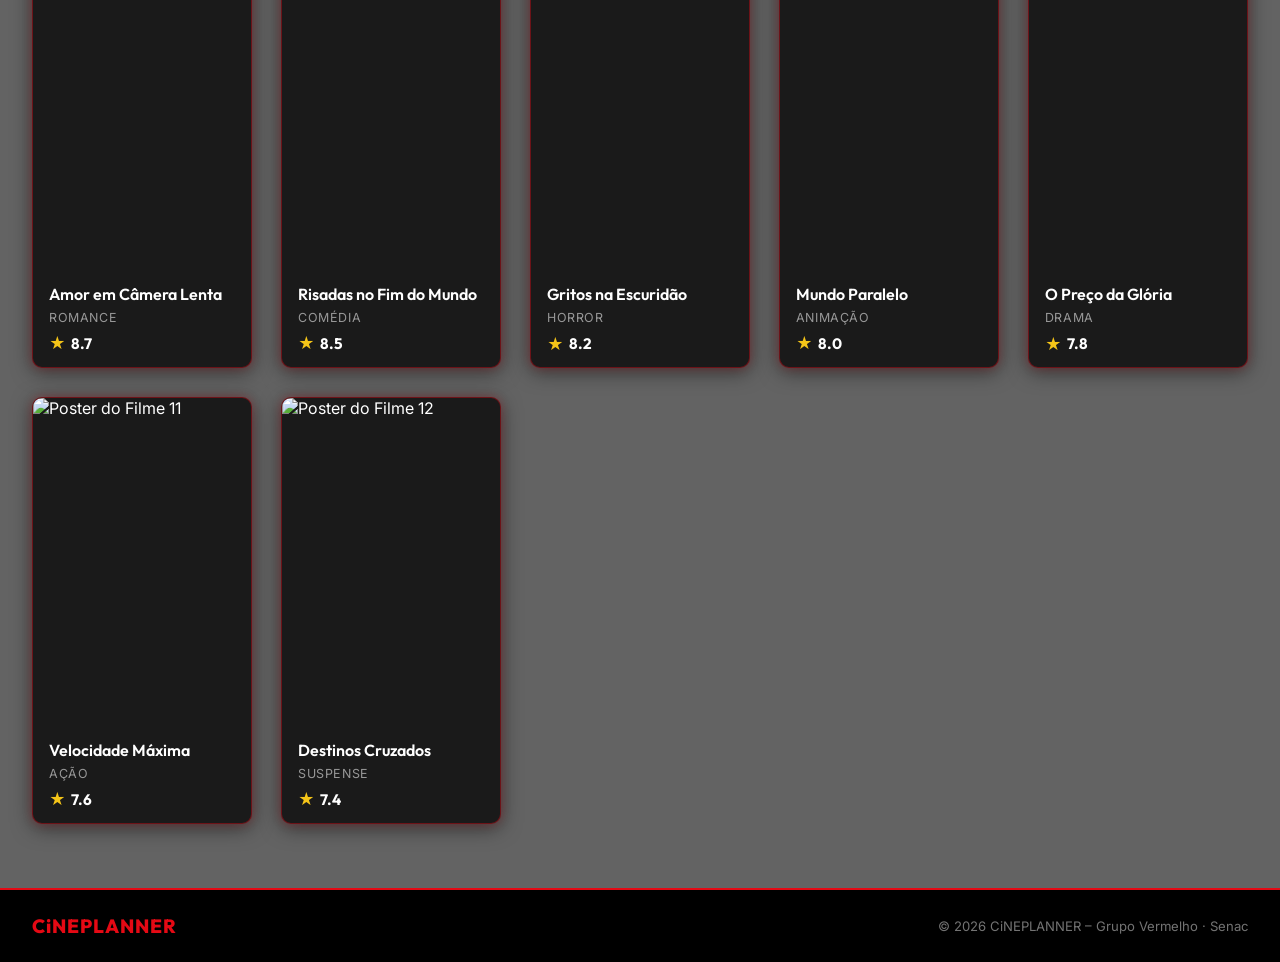
==== commit 88b3fedf: "Atualização index e começo do resenha.md" ====
--- a/frontend/index.html
+++ b/frontend/index.html
@@ -16,7 +16,7 @@
     <nav class="navbar" id="navbar">
         <div class="navbar-container">
             <a href="index.html" class="navbar-logo" id="logo-link">
-                <span class="logo-text">CinePlanner</span>
+                <span class="logo-text">CiNEPLANNER</span>
             </a>
             <ul class="navbar-links">
                 <li><a href="index.html" class="nav-link active">Início</a></li>
@@ -34,7 +34,7 @@
     <header class="hero" id="hero">
         <div class="hero-overlay"></div>
         <div class="hero-content">
-            <h1 class="hero-title">CinePlanner</h1>
+            <h1 class="hero-title">CiNEPLANNER</h1>
             <h2 class="hero-subtitle">Sua experiência cinematográfica começa aqui.</h2>
             <p class="hero-description">Descubra os melhores filmes, leia resenhas e compartilhe sua opinião com outros cinéfilos.</p>
             <a href="#filmes" class="hero-btn" id="btn-explorar">Explorar Filmes</a>
@@ -380,8 +380,8 @@
     <!-- ===== RODAPÉ ===== -->
     <footer class="footer" id="footer">
         <div class="footer-container">
-            <span class="footer-logo">CinePlanner</span>
-            <p class="footer-copy">&copy; 2026 CinePlanner – Grupo Vermelho · Senac</p>
+            <span class="footer-logo">CiNEPLANNER</span>
+            <p class="footer-copy">&copy; 2026 CiNEPLANNER – Grupo Vermelho · Senac</p>
         </div>
     </footer>
 
--- a/frontend/css/index.css
+++ b/frontend/css/index.css
@@ -383,7 +383,7 @@
     margin: 0 auto;
     padding: 0 2rem;
     display: grid;
-    grid-template-columns: repeat(4, 1fr);
+    grid-template-columns: repeat(5, 1fr);
     gap: 1.8rem;
 }
 
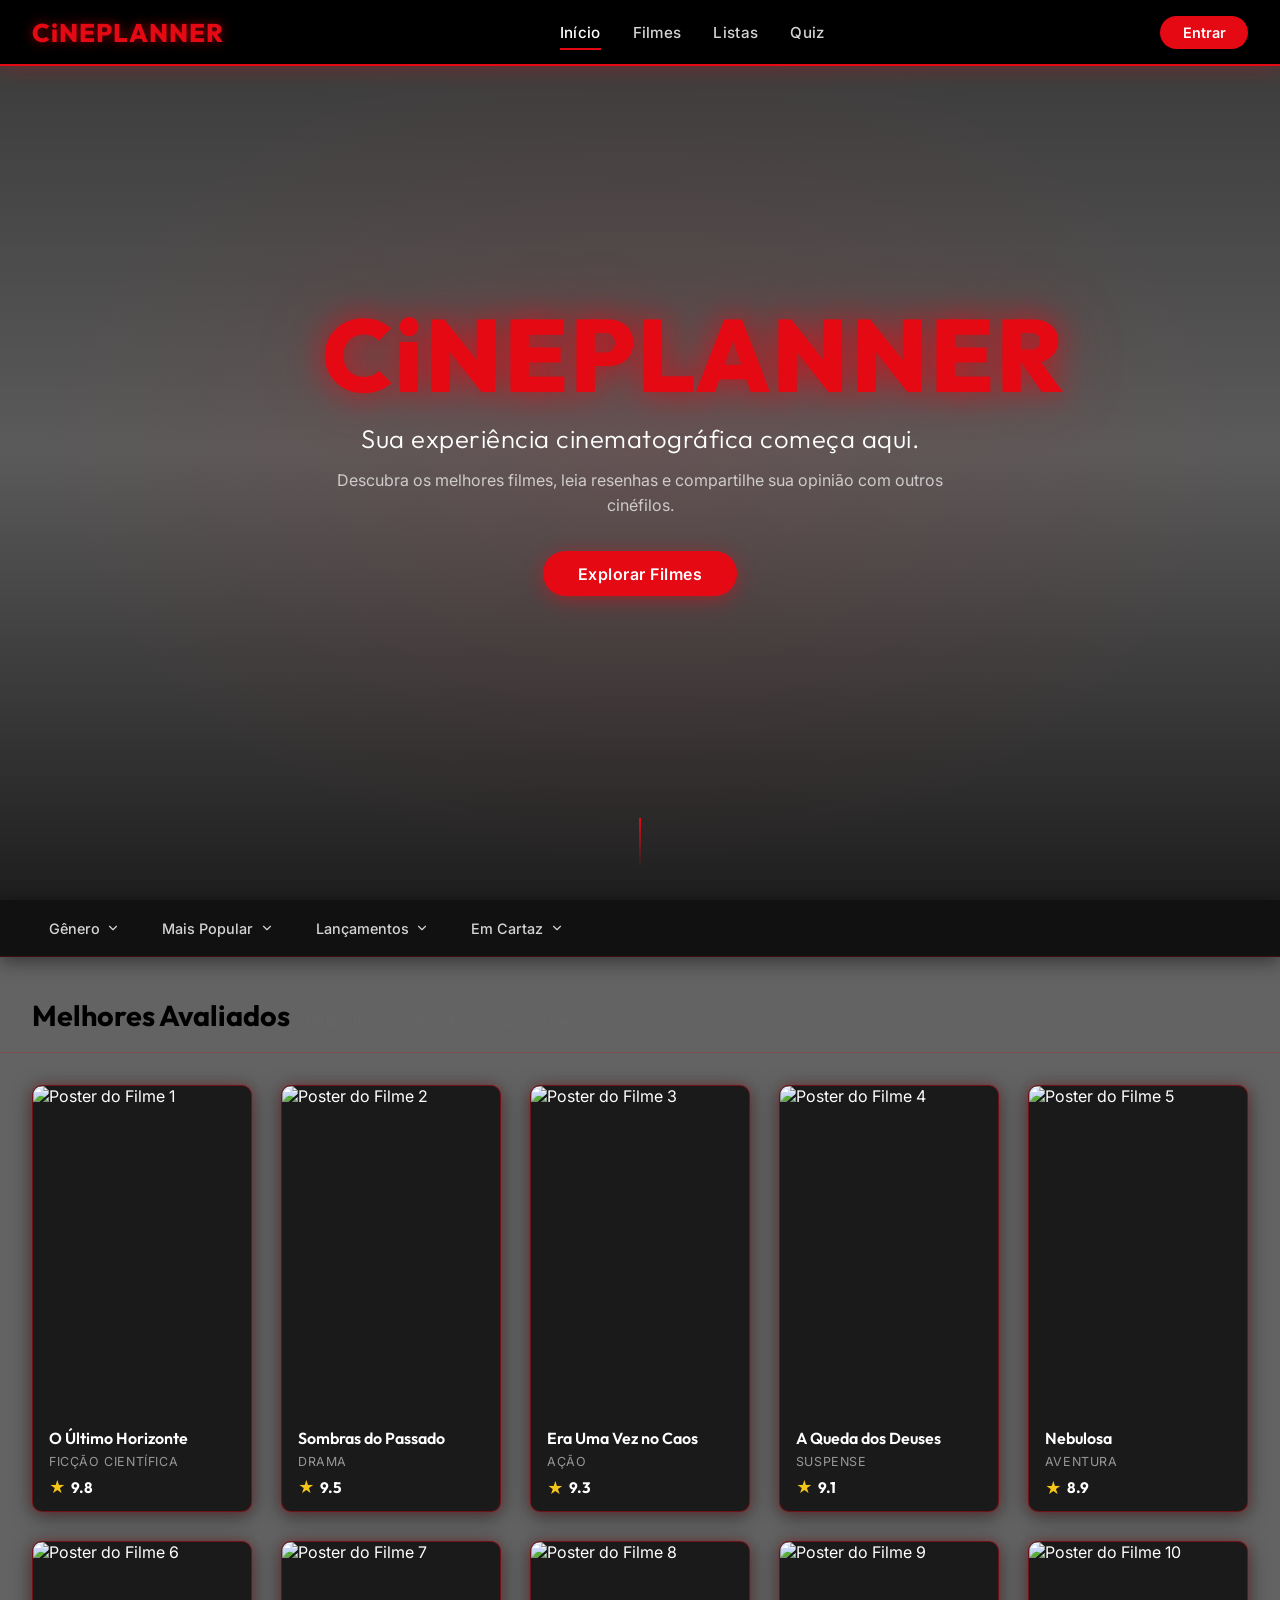
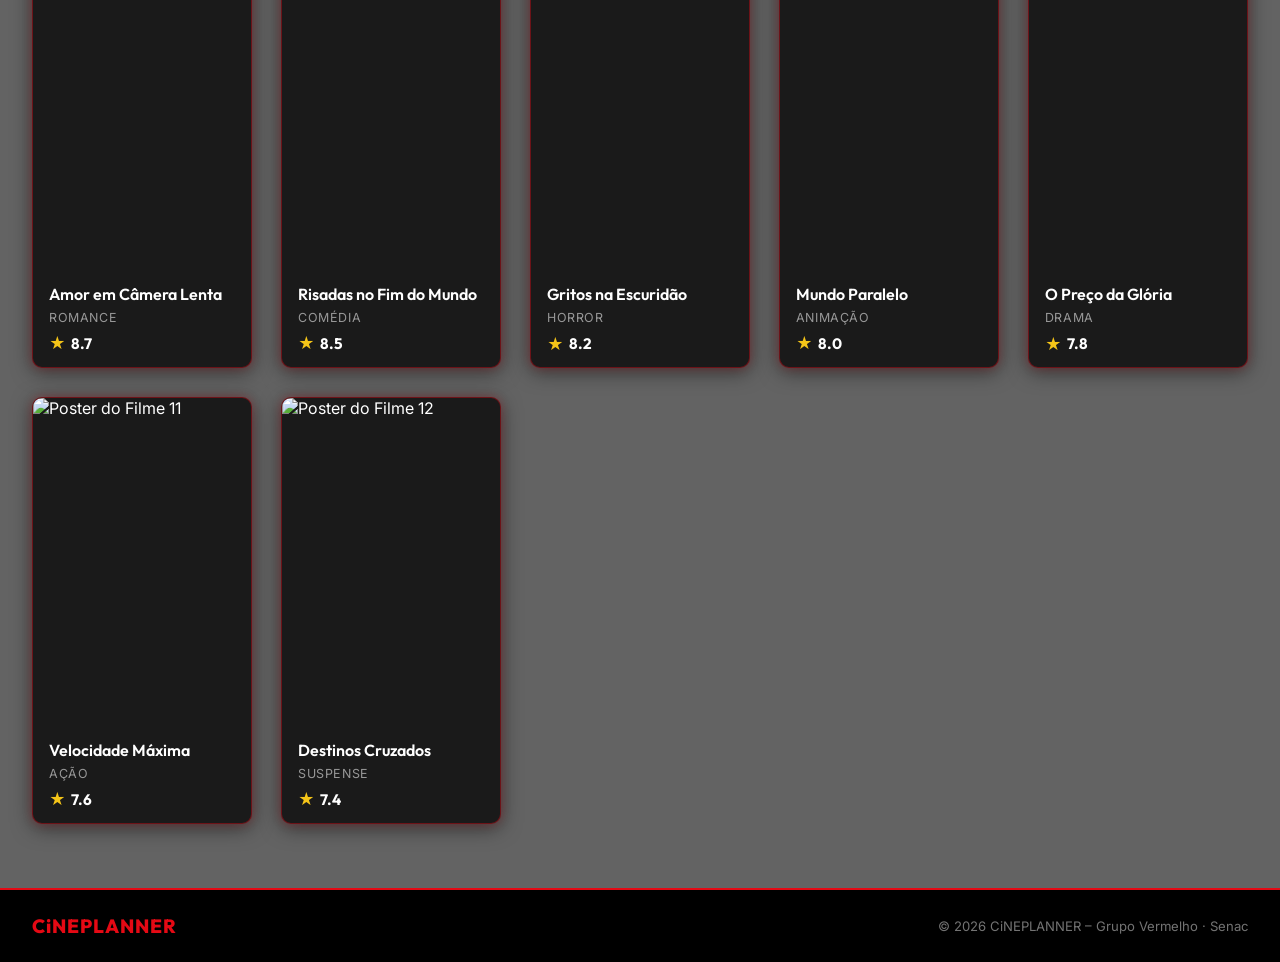
==== commit fe18e932: "Atualização do contexto, Criação resenha.hmtl e resenha.css" ====
--- a/frontend/index.html
+++ b/frontend/index.html
@@ -21,7 +21,7 @@
             <ul class="navbar-links">
                 <li><a href="index.html" class="nav-link active">Início</a></li>
                 <li><a href="#" class="nav-link">Filmes</a></li>
-                <li><a href="#" class="nav-link">Favoritos</a></li>
+                <li><a href="#" class="nav-link">Listas</a></li>
                 <li><a href="#" class="nav-link">Quiz</a></li>
             </ul>
             <div class="navbar-actions">
